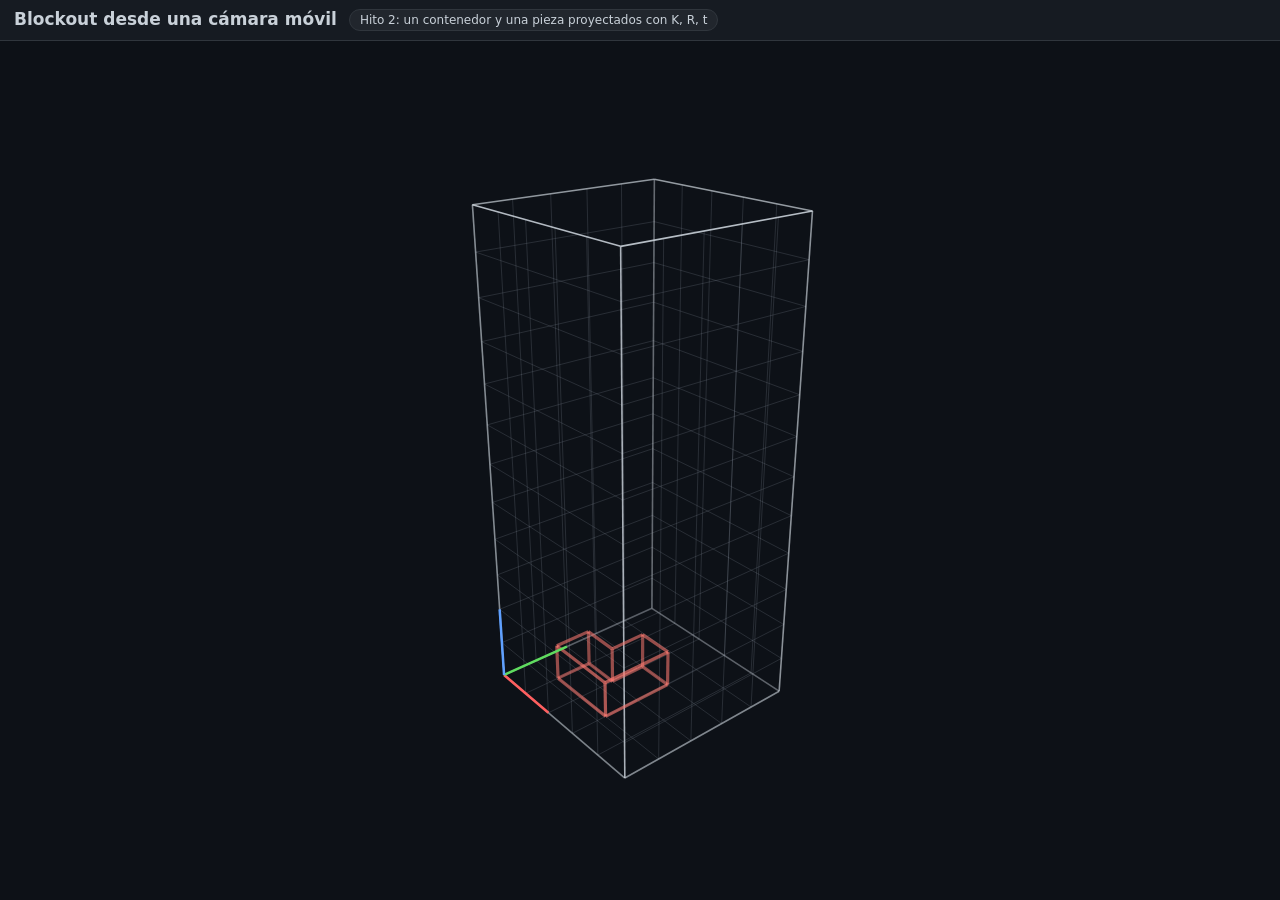
==== app/index.html @ 27e1f3ab "ui: prototipo del Hito 2, contenedor y una pieza proyectados con la matriz de cámara Base preparada " ====
<!doctype html>
<html lang="es">
<head>
  <meta charset="utf-8">
  <meta name="viewport" content="width=device-width, initial-scale=1">
  <title>Blockout desde una cámara móvil (Hito 2)</title>
  <link rel="icon" href="data:,">
  <link rel="stylesheet" href="css/style.css">
</head>
<body>
  <header>
    <h1>Blockout desde una cámara móvil</h1>
    <span class="badge">Hito 2: un contenedor y una pieza proyectados con K, R, t</span>
  </header>
  <main>
    <section id="stage">
      <canvas id="view" aria-label="Contenedor 3D y una pieza proyectados"></canvas>
    </section>
  </main>

  <script src="src/core/linalg.js"></script>
  <script src="src/scene/pieces.js"></script>
  <script src="src/scene/mesh.js"></script>
  <script src="src/scene/container.js"></script>
  <script src="src/scene/scene.js"></script>
  <script src="src/projection/camera.js"></script>
  <script src="src/projection/projection.js"></script>
  <script src="src/ui/render.js"></script>
  <script src="src/ui/main.js"></script>
</body>
</html>
---- app/css/style.css ----
:root {
  --bg: #0d1117; --panel: #161b22; --line: #30363d; --fg: #c9d1d9; --muted: #8b949e; --accent: #58a6ff;
  --ok: #3fb950; --warn: #d29922; --err: #f85149;
  color-scheme: dark;
}
* { box-sizing: border-box; }
html, body { height: 100%; margin: 0; }
body { background: var(--bg); color: var(--fg); font: 14px/1.4 system-ui, -apple-system, "Segoe UI", Roboto, sans-serif; display: flex; flex-direction: column; }
header { display: flex; align-items: center; gap: 12px; padding: 8px 14px; border-bottom: 1px solid var(--line); background: var(--panel); flex-wrap: wrap; }
h1 { font-size: 17px; margin: 0; }
h2 { font-size: 13px; margin: 0 0 6px; text-transform: uppercase; letter-spacing: .04em; color: var(--muted); }
h2 small { text-transform: none; letter-spacing: 0; }
.badge { padding: 2px 10px; border-radius: 999px; background: #21262d; border: 1px solid var(--line); font-size: 12px; }
.badge.demo { border-color: var(--warn); color: var(--warn); }
.badge.victory { border-color: var(--ok); color: var(--ok); }
.actions { margin-left: auto; display: flex; gap: 8px; flex-wrap: wrap; }
button, select { background: #21262d; color: var(--fg); border: 1px solid var(--line); border-radius: 6px; padding: 5px 10px; font: inherit; cursor: pointer; }
button:hover { border-color: var(--accent); }
button:focus-visible, canvas:focus-visible, select:focus-visible, input:focus-visible { outline: 2px solid var(--accent); outline-offset: 1px; }
kbd { background: #21262d; border: 1px solid var(--line); border-bottom-width: 2px; border-radius: 4px; padding: 0 5px; font: 11px ui-monospace, Consolas, monospace; margin: 0 1px; }
main { flex: 1; min-height: 0; display: flex; }
#stage { flex: 1; min-width: 0; position: relative; }
#view { display: block; width: 100%; height: 100%; cursor: grab; touch-action: none; }
#view:active { cursor: grabbing; }
#caption { position: absolute; left: 12px; bottom: 12px; right: 12px; padding: 8px 12px; background: rgba(22,27,34,.88); border: 1px solid var(--line); border-radius: 8px; font-size: 15px; }
#side { width: 360px; max-width: 42vw; overflow-y: auto; border-left: 1px solid var(--line); background: var(--panel); padding: 10px 12px; }
#side section { margin-bottom: 14px; }
pre { margin: 0; font: 12px/1.45 ui-monospace, Consolas, "DejaVu Sans Mono", monospace; white-space: pre-wrap; word-break: break-word; color: var(--fg); }
#piece-list { display: flex; flex-wrap: wrap; gap: 4px; margin-bottom: 6px; }
#piece-list button { padding: 2px 8px; font-size: 12px; border-width: 2px; }
#piece-list button.active { background: #30363d; }
table.keys { border-collapse: collapse; width: 100%; font-size: 12px; }
table.keys td, table.keys th { padding: 2px 4px; vertical-align: top; border-bottom: 1px solid #21262d; }
table.keys th { text-align: left; color: var(--accent); padding-top: 6px; }
table.keys td:first-child { white-space: nowrap; }
.err { color: var(--err); } .ok { color: var(--ok); } .warn { color: var(--warn); }

.overlay { position: fixed; inset: 0; background: rgba(1,4,9,.82); overflow: auto; padding: 16px; z-index: 10; }
.overlay[hidden] { display: none; }
.panel { max-width: 1400px; margin: 0 auto; background: var(--panel); border: 1px solid var(--line); border-radius: 10px; padding: 14px 18px; }
.panel-head { display: flex; justify-content: space-between; align-items: center; gap: 12px; }
.panel-head h2 { font-size: 16px; color: var(--fg); text-transform: none; margin: 0; }
.note { color: var(--muted); margin: 6px 0 10px; }
.panel-controls { display: flex; gap: 18px; flex-wrap: wrap; margin-bottom: 10px; }
.views { display: grid; grid-template-columns: repeat(auto-fit, minmax(320px, 1fr)); gap: 12px; }
figure { margin: 0; }
figure canvas { width: 100%; height: auto; border: 1px solid var(--line); border-radius: 6px; background: var(--bg); }
figcaption { color: var(--muted); font-size: 12px; margin-top: 4px; }
.legend { color: var(--muted); font-size: 12px; }
.lg { font-weight: bold; } .lg.blue { color: #58a6ff; } .lg.green { color: #3fb950; } .lg.cyan { color: #39d0d8; } .lg.orange { color: #ffa657; } .lg.red { color: #f85149; }
.summary { margin: 8px 0; padding: 8px 12px; border: 1px solid var(--line); border-radius: 6px; background: #0d1117; }
#h-report { overflow-x: auto; white-space: pre; font-size: 11.5px; }

@media (max-width: 800px) {
  main { flex-direction: column; }
  #side { width: 100%; max-width: none; border-left: 0; border-top: 1px solid var(--line); max-height: 45vh; }
  #stage { min-height: 50vh; }
}
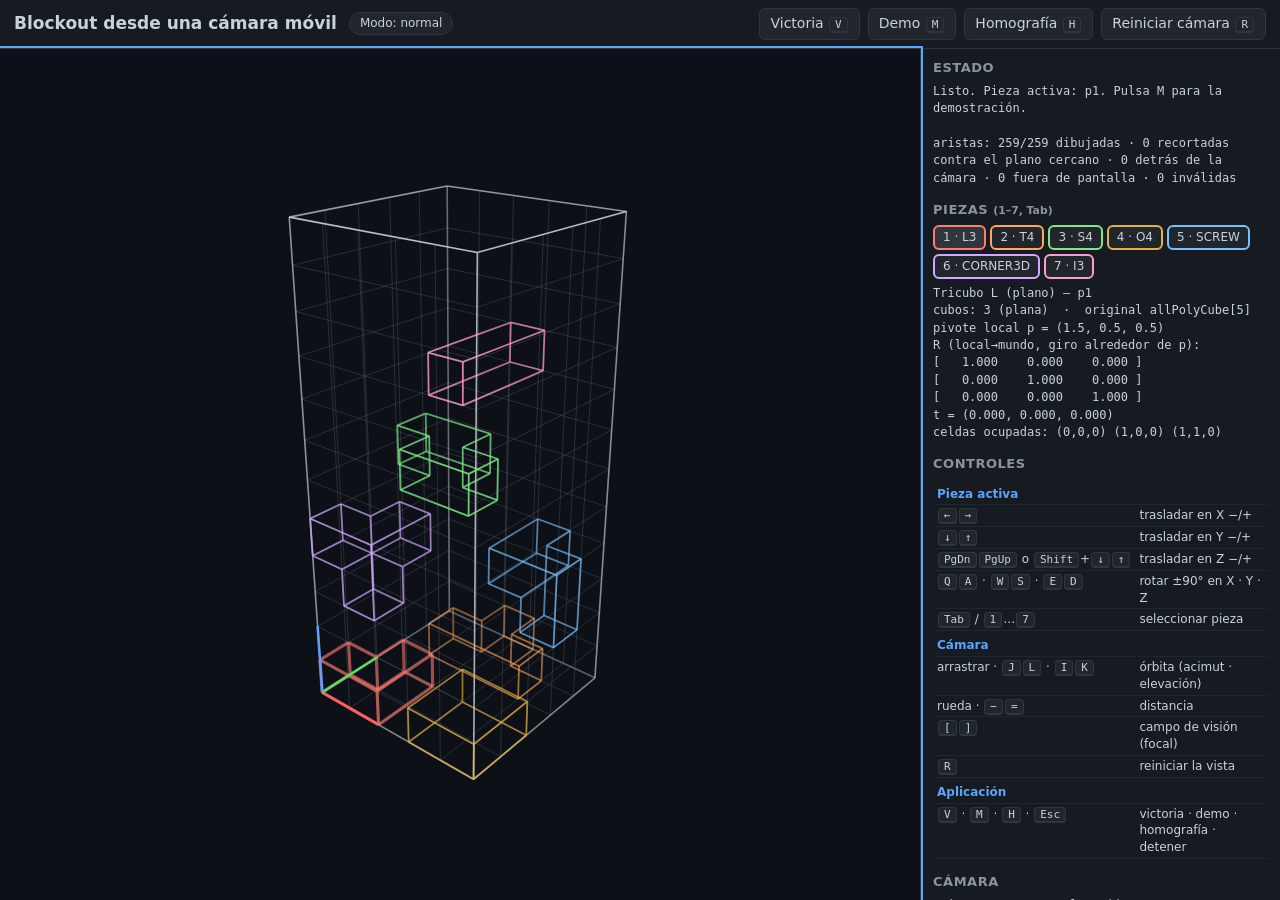
==== commit 1854f898: "ui: página principal con panel lateral, tabla de controles y panel de homografía Base preparada con " ====
--- a/app/index.html
+++ b/app/index.html
@@ -3,20 +3,99 @@
 <head>
   <meta charset="utf-8">
   <meta name="viewport" content="width=device-width, initial-scale=1">
-  <title>Blockout desde una cámara móvil (Hito 2)</title>
+  <title>Blockout desde una cámara móvil</title>
   <link rel="icon" href="data:,">
   <link rel="stylesheet" href="css/style.css">
 </head>
 <body>
   <header>
     <h1>Blockout desde una cámara móvil</h1>
-    <span class="badge">Hito 2: un contenedor y una pieza proyectados con K, R, t</span>
+    <span id="mode-badge" class="badge">Modo: normal</span>
+    <nav class="actions">
+      <button id="btn-victory" title="Animación de victoria (V)">Victoria <kbd>V</kbd></button>
+      <button id="btn-demo" title="Modo demostración (M)">Demo <kbd>M</kbd></button>
+      <button id="btn-homography" title="Experimento de homografía (H)">Homografía <kbd>H</kbd></button>
+      <button id="btn-reset" title="Restablecer la cámara (R)">Reiniciar cámara <kbd>R</kbd></button>
+    </nav>
   </header>
+
   <main>
     <section id="stage">
-      <canvas id="view" aria-label="Contenedor 3D y una pieza proyectados"></canvas>
+      <canvas id="view" tabindex="0" aria-label="Escena 3D proyectada"></canvas>
+      <div id="caption" hidden></div>
     </section>
+
+    <aside id="side">
+      <section>
+        <h2>Estado</h2>
+        <pre id="status"></pre>
+      </section>
+      <section>
+        <h2>Piezas <small>(1–7, Tab)</small></h2>
+        <div id="piece-list"></div>
+        <pre id="piece-info"></pre>
+      </section>
+      <section>
+        <h2>Controles</h2>
+        <table class="keys">
+          <tr><th>Pieza activa</th><td></td></tr>
+          <tr><td><kbd>←</kbd><kbd>→</kbd></td><td>trasladar en X −/+</td></tr>
+          <tr><td><kbd>↓</kbd><kbd>↑</kbd></td><td>trasladar en Y −/+</td></tr>
+          <tr><td><kbd>PgDn</kbd><kbd>PgUp</kbd> o <kbd>Shift</kbd>+<kbd>↓</kbd><kbd>↑</kbd></td><td>trasladar en Z −/+</td></tr>
+          <tr><td><kbd>Q</kbd><kbd>A</kbd> · <kbd>W</kbd><kbd>S</kbd> · <kbd>E</kbd><kbd>D</kbd></td><td>rotar ±90° en X · Y · Z</td></tr>
+          <tr><td><kbd>Tab</kbd> / <kbd>1</kbd>…<kbd>7</kbd></td><td>seleccionar pieza</td></tr>
+          <tr><th>Cámara</th><td></td></tr>
+          <tr><td>arrastrar · <kbd>J</kbd><kbd>L</kbd> · <kbd>I</kbd><kbd>K</kbd></td><td>órbita (acimut · elevación)</td></tr>
+          <tr><td>rueda · <kbd>−</kbd><kbd>=</kbd></td><td>distancia</td></tr>
+          <tr><td><kbd>[</kbd><kbd>]</kbd></td><td>campo de visión (focal)</td></tr>
+          <tr><td><kbd>R</kbd></td><td>reiniciar la vista</td></tr>
+          <tr><th>Aplicación</th><td></td></tr>
+          <tr><td><kbd>V</kbd> · <kbd>M</kbd> · <kbd>H</kbd> · <kbd>Esc</kbd></td><td>victoria · demo · homografía · detener</td></tr>
+        </table>
+      </section>
+      <section>
+        <h2>Cámara</h2>
+        <pre id="cam-info"></pre>
+      </section>
+      <section>
+        <h2>Cadena de proyección</h2>
+        <pre id="matrices"></pre>
+      </section>
+    </aside>
   </main>
+
+  <div id="hpanel" class="overlay" hidden>
+    <div class="panel">
+      <div class="panel-head">
+        <h2>Experimento de homografía: plano Z = 0 del mundo</h2>
+        <button id="h-close">Cerrar <kbd>Esc</kbd></button>
+      </div>
+      <p class="note">Una homografía es una matriz 3×3 que relaciona las <em>imágenes de un plano</em> entre dos vistas. La cámara completa (3×4) <strong>no</strong> es una homografía.</p>
+      <div class="panel-controls">
+        <label>Vista 2:
+          <select id="h-mode">
+            <option value="preset">Cámara distinta (otro centro de cámara)</option>
+            <option value="live">Cámara principal (la actual al elegir esta opción)</option>
+            <option value="rotation">Mismo centro de cámara (rotación pura)</option>
+          </select>
+        </label>
+        <label>Ruido σ del DLT: <input id="h-sigma" type="range" min="0" max="3" step="0.1" value="0.5"> <output id="h-sigma-out">0.5 px</output></label>
+      </div>
+      <div class="views">
+        <figure><canvas id="h-c1" width="640" height="480"></canvas><figcaption id="h-cap1">Vista 1</figcaption></figure>
+        <figure><canvas id="h-c2" width="640" height="480"></canvas><figcaption id="h-cap2">Vista 2</figcaption></figure>
+      </div>
+      <p class="legend">
+        <span class="lg blue">●</span> puntos del plano Z = 0 (rellenos: los 4 del DLT; huecos: comprobación) ·
+        <span class="lg green">◯</span> proyección real en la vista 2 ·
+        <span class="lg cyan">+</span> predicción de H21 (analítica) ·
+        <span class="lg orange">◇</span> predicción del DLT con ruido σ ·
+        <span class="lg red">×</span> predicción de H21 para puntos con Z &gt; 0 y <span class="lg red">—</span> su error de paralaje
+      </p>
+      <div id="h-summary" class="summary"></div>
+      <pre id="h-report"></pre>
+    </div>
+  </div>
 
   <script src="src/core/linalg.js"></script>
   <script src="src/scene/pieces.js"></script>
@@ -25,7 +104,16 @@
   <script src="src/scene/scene.js"></script>
   <script src="src/projection/camera.js"></script>
   <script src="src/projection/projection.js"></script>
+  <script src="src/projection/homography.js"></script>
+  <script src="src/animation/easing.js"></script>
+  <script src="src/animation/motion.js"></script>
+  <script src="src/animation/victory.js"></script>
+  <script src="src/animation/demo.js"></script>
+  <script src="src/ui/input.js"></script>
   <script src="src/ui/render.js"></script>
+  <script src="src/ui/hud.js"></script>
+  <script src="src/ui/controller.js"></script>
+  <script src="src/ui/homography_panel.js"></script>
   <script src="src/ui/main.js"></script>
 </body>
 </html>
